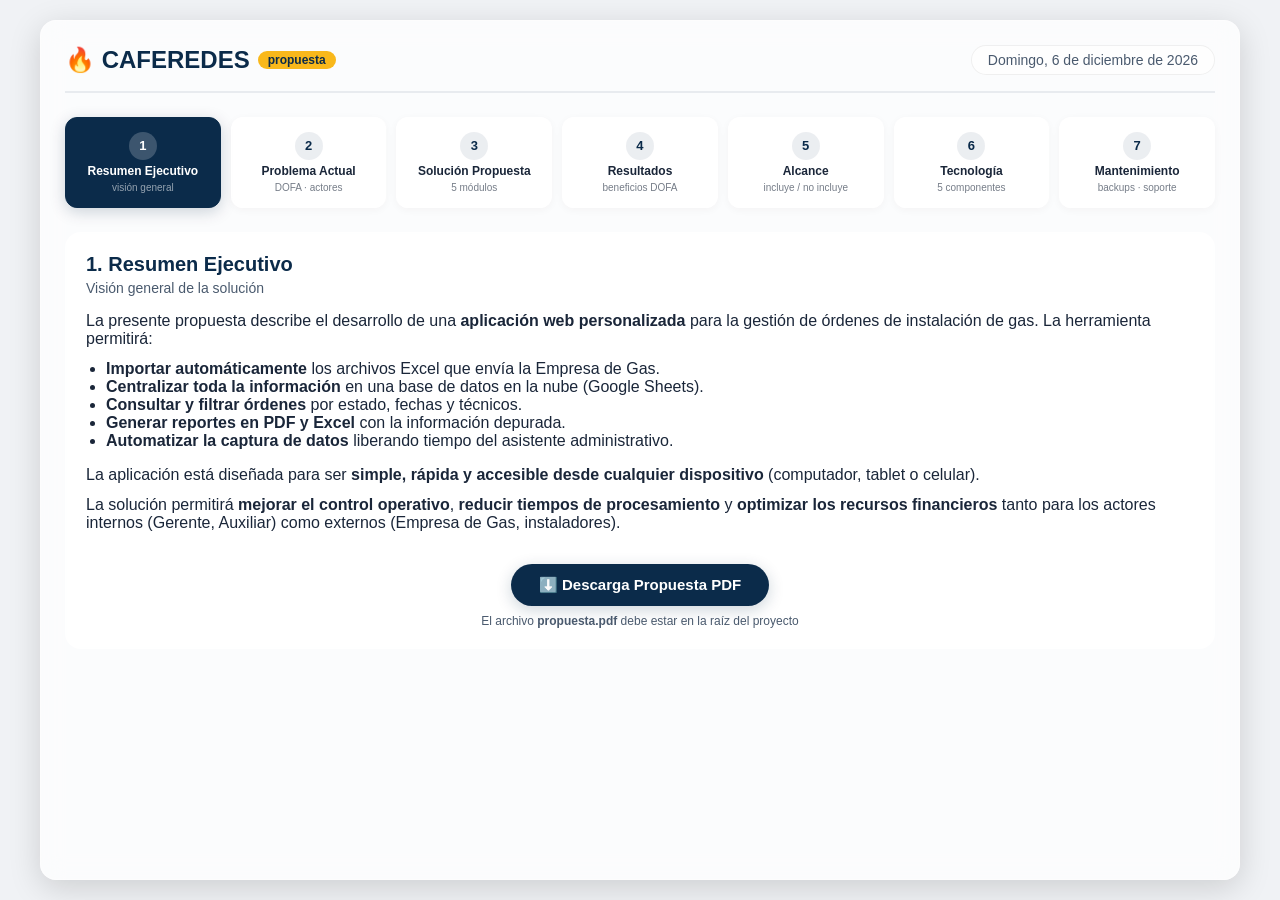
==== propuesta.html @ 23f9936f "Add files via upload" ====
<!DOCTYPE html>
<html lang="es">
<head>
    <meta charset="UTF-8" />
    <meta name="viewport" content="width=device-width, initial-scale=1.0, maximum-scale=1.5, user-scalable=yes" />
    <title>CAFEREDES · Propuesta Técnica</title>
    <style>
        /* ============================================================
           TOKENS DE DISEÑO
           ============================================================ */
        :root {
            --primary: #0b2b4a;
            --primary-light: #1a4a6e;
            --gold: #f9b81b;
            --gold-light: #fde047;
            --green: #16a34a;
            --green-light: #4ade80;
            --blue: #2563eb;
            --blue-light: #60a5fa;
            --red: #dc2626;
            --red-light: #f87171;
            --gray-bg: #f0f2f5;
            --glass-bg: rgba(255, 255, 255, 0.08);
            --glass-border: rgba(255, 255, 255, 0.12);
            --glass-blur: blur(12px);
            --radius: 16px;
            --shadow: 0 8px 32px rgba(0, 0, 0, 0.15);
            --transition: 0.3s cubic-bezier(0.4, 0, 0.2, 1);
        }

        * {
            margin: 0;
            padding: 0;
            box-sizing: border-box;
            font-family: -apple-system, BlinkMacSystemFont, "Segoe UI", Roboto, Helvetica, Arial, sans-serif;
        }

        body {
            background: var(--gray-bg);
            min-height: 100vh;
            display: flex;
            justify-content: center;
            padding: 20px;
            color: #1a2639;
        }

        /* ============================================================
           APP CONTAINER
           ============================================================ */
        .app {
            max-width: 1200px;
            width: 100%;
            background: rgba(255, 255, 255, 0.75);
            backdrop-filter: var(--glass-blur);
            -webkit-backdrop-filter: var(--glass-blur);
            border-radius: var(--radius);
            box-shadow: var(--shadow);
            padding: 24px;
            border: 1px solid rgba(255, 255, 255, 0.3);
            min-height: 90vh;
            transition: padding 0.3s ease;
        }

        /* ============================================================
           HEADER
           ============================================================ */
        .header {
            display: flex;
            justify-content: space-between;
            align-items: center;
            flex-wrap: wrap;
            gap: 12px;
            margin-bottom: 24px;
            padding-bottom: 16px;
            border-bottom: 2px solid rgba(11, 43, 74, 0.08);
        }

        .header .logo {
            font-size: 24px;
            font-weight: 700;
            color: var(--primary);
            display: flex;
            align-items: center;
            gap: 8px;
        }

        .header .logo span {
            background: var(--gold);
            padding: 2px 10px;
            border-radius: 20px;
            font-size: 12px;
            font-weight: 600;
            color: var(--primary);
        }

        .header .fecha {
            font-size: 14px;
            color: #4a5a6e;
            background: rgba(255, 255, 255, 0.6);
            padding: 6px 16px;
            border-radius: 30px;
            border: 1px solid rgba(0, 0, 0, 0.06);
        }

        /* ============================================================
           MENU PRINCIPAL (CARDS)
           ============================================================ */
        .menu-principal {
            display: grid;
            grid-template-columns: repeat(auto-fit, minmax(130px, 1fr));
            gap: 10px;
            margin-bottom: 24px;
        }

        .menu-card {
            background: rgba(255, 255, 255, 0.7);
            backdrop-filter: blur(4px);
            -webkit-backdrop-filter: blur(4px);
            border: 1px solid rgba(255, 255, 255, 0.3);
            border-radius: 12px;
            padding: 14px 10px;
            text-align: center;
            cursor: pointer;
            transition: all var(--transition);
            box-shadow: 0 2px 8px rgba(0, 0, 0, 0.04);
            position: relative;
            overflow: hidden;
        }

        .menu-card:hover {
            transform: translateY(-3px);
            box-shadow: 0 8px 24px rgba(11, 43, 74, 0.10);
            background: rgba(255, 255, 255, 0.9);
        }

        .menu-card.active {
            background: var(--primary);
            color: #fff;
            border-color: var(--primary);
            box-shadow: 0 4px 16px rgba(11, 43, 74, 0.20);
        }

        .menu-card.active .card-num {
            background: rgba(255, 255, 255, 0.2);
            color: #fff;
        }

        .menu-card .card-num {
            display: inline-block;
            background: rgba(11, 43, 74, 0.08);
            border-radius: 50%;
            width: 28px;
            height: 28px;
            line-height: 28px;
            font-size: 13px;
            font-weight: 700;
            color: var(--primary);
            margin-bottom: 4px;
            transition: all var(--transition);
        }

        .menu-card .card-label {
            font-size: 12px;
            font-weight: 600;
            line-height: 1.3;
            display: block;
        }

        .menu-card .card-sub {
            font-size: 10px;
            opacity: 0.6;
            display: block;
            margin-top: 2px;
        }

        .menu-card.active .card-sub {
            opacity: 0.8;
            color: rgba(255, 255, 255, 0.7);
        }

        /* ============================================================
           CONTENEDOR DE CAPÍTULO
           ============================================================ */
        .capitulo-container {
            background: rgba(255, 255, 255, 0.5);
            backdrop-filter: blur(4px);
            -webkit-backdrop-filter: blur(4px);
            border-radius: var(--radius);
            border: 1px solid rgba(255, 255, 255, 0.3);
            padding: 20px;
            min-height: 400px;
            transition: all var(--transition);
        }

        .capitulo-titulo {
            font-size: 20px;
            font-weight: 700;
            color: var(--primary);
            margin-bottom: 4px;
        }

        .capitulo-sub {
            font-size: 14px;
            color: #4a5a6e;
            margin-bottom: 16px;
        }

        /* ============================================================
           TABS (submenú)
           ============================================================ */
        .tabs {
            display: flex;
            flex-wrap: wrap;
            gap: 6px;
            margin-bottom: 16px;
            padding-bottom: 12px;
            border-bottom: 1px solid rgba(0, 0, 0, 0.06);
        }

        .tab-btn {
            background: transparent;
            border: none;
            padding: 6px 14px;
            border-radius: 20px;
            font-size: 12px;
            font-weight: 500;
            color: #4a5a6e;
            cursor: pointer;
            transition: all var(--transition);
            border: 1px solid transparent;
        }

        .tab-btn:hover {
            background: rgba(11, 43, 74, 0.06);
            color: var(--primary);
        }

        .tab-btn.active {
            background: var(--primary);
            color: #fff;
            border-color: var(--primary);
        }

        /* ============================================================
           CONTENIDO DE TABS
           ============================================================ */
        .tab-content {
            display: none;
            animation: fadeUp 0.4s ease;
        }

        .tab-content.active {
            display: block;
        }

        @keyframes fadeUp {
            from {
                opacity: 0;
                transform: translateY(12px);
            }
            to {
                opacity: 1;
                transform: translateY(0);
            }
        }

        /* ============================================================
           TABLAS INTERACTIVAS
           ============================================================ */
        .table-wrap {
            overflow-x: auto;
            margin: 12px 0;
        }

        table {
            width: 100%;
            border-collapse: collapse;
            font-size: 13px;
            background: rgba(255, 255, 255, 0.4);
            border-radius: 10px;
            overflow: hidden;
        }

        th {
            background: var(--primary);
            color: #fff;
            padding: 10px 14px;
            text-align: left;
            font-weight: 600;
            font-size: 11px;
            text-transform: uppercase;
            letter-spacing: 0.3px;
        }

        td {
            padding: 9px 14px;
            border-bottom: 1px solid rgba(0, 0, 0, 0.04);
            vertical-align: top;
        }

        tr:last-child td {
            border-bottom: none;
        }

        tr:hover td {
            background: rgba(11, 43, 74, 0.02);
        }

        .table-dofa td:first-child {
            font-weight: 600;
            background: rgba(11, 43, 74, 0.04);
            width: 30%;
        }

        .table-actores td:first-child {
            font-weight: 600;
            background: rgba(11, 43, 74, 0.04);
            width: 18%;
        }

        .table-resultados td:first-child {
            font-weight: 600;
            background: rgba(11, 43, 74, 0.04);
            width: 12%;
        }

        /* ============================================================
           BADGES
           ============================================================ */
        .badge {
            display: inline-block;
            padding: 2px 10px;
            border-radius: 20px;
            font-size: 11px;
            font-weight: 600;
        }

        .badge.verde {
            background: #dcfce7;
            color: #166534;
        }
        .badge.azul {
            background: #dbeafe;
            color: #1e40af;
        }
        .badge.amarillo {
            background: #fef3c7;
            color: #92400e;
        }
        .badge.rojo {
            background: #fee2e2;
            color: #991b1b;
        }
        .badge.gris {
            background: #eef2f6;
            color: #2d3a4b;
        }

        /* ============================================================
           BOTÓN DE DESCARGA
           ============================================================ */
        .btn-descarga {
            display: inline-flex;
            align-items: center;
            gap: 8px;
            background: var(--primary);
            color: #fff;
            border: none;
            padding: 12px 28px;
            border-radius: 40px;
            font-size: 15px;
            font-weight: 600;
            cursor: pointer;
            transition: all var(--transition);
            box-shadow: 0 4px 16px rgba(11, 43, 74, 0.20);
            margin-top: 12px;
        }

        .btn-descarga:hover {
            background: var(--primary-light);
            transform: translateY(-2px);
            box-shadow: 0 8px 28px rgba(11, 43, 74, 0.30);
        }

        /* ============================================================
           DASHBOARD INTERNO (estadísticas)
           ============================================================ */
        .stats-grid {
            display: grid;
            grid-template-columns: repeat(auto-fit, minmax(100px, 1fr));
            gap: 12px;
            margin: 16px 0;
        }

        .stat-card {
            background: rgba(255, 255, 255, 0.6);
            backdrop-filter: blur(4px);
            -webkit-backdrop-filter: blur(4px);
            border-radius: 10px;
            padding: 14px 12px;
            text-align: center;
            border: 1px solid rgba(255, 255, 255, 0.3);
            transition: all var(--transition);
        }

        .stat-card:hover {
            transform: translateY(-2px);
            box-shadow: 0 4px 12px rgba(0, 0, 0, 0.06);
        }

        .stat-card .num {
            font-size: 24px;
            font-weight: 700;
            color: var(--primary);
        }

        .stat-card .label {
            font-size: 11px;
            color: #4a5a6e;
            font-weight: 500;
            display: block;
            margin-top: 2px;
        }

        /* ============================================================
           GRÁFICO VECTORIAL (SVG animado)
           ============================================================ */
        .grafico-container {
            background: rgba(255, 255, 255, 0.4);
            border-radius: 12px;
            padding: 20px;
            margin: 16px 0;
            border: 1px solid rgba(255, 255, 255, 0.3);
            text-align: center;
        }

        .grafico-container svg {
            max-width: 100%;
            height: auto;
        }

        /* ============================================================
           ANIMACIONES CSS
           ============================================================ */
        .flow-animation {
            display: flex;
            justify-content: center;
            align-items: center;
            gap: 16px;
            flex-wrap: wrap;
            padding: 16px 0;
        }

        .flow-step {
            background: rgba(255, 255, 255, 0.6);
            border-radius: 10px;
            padding: 10px 16px;
            font-size: 12px;
            font-weight: 600;
            color: var(--primary);
            border: 1px solid rgba(255, 255, 255, 0.3);
            animation: pulse-flow 2.5s infinite ease-in-out;
            display: flex;
            align-items: center;
            gap: 6px;
        }

        .flow-step:nth-child(2) {
            animation-delay: 0.4s;
        }
        .flow-step:nth-child(3) {
            animation-delay: 0.8s;
        }
        .flow-step:nth-child(4) {
            animation-delay: 1.2s;
        }
        .flow-step:nth-child(5) {
            animation-delay: 1.6s;
        }

        @keyframes pulse-flow {
            0%,
            100% {
                transform: scale(1);
                opacity: 0.7;
            }
            50% {
                transform: scale(1.04);
                opacity: 1;
            }
        }

        .flow-arrow {
            font-size: 20px;
            color: var(--gold);
            animation: bounce-arrow 1.8s infinite;
        }

        @keyframes bounce-arrow {
            0%,
            100% {
                transform: translateX(0);
            }
            50% {
                transform: translateX(6px);
            }
        }

        /* ============================================================
           RESPONSIVE
           ============================================================ */
        @media (max-width: 768px) {
            body {
                padding: 12px;
            }

            .app {
                padding: 16px;
                min-height: 95vh;
            }

            .header .logo {
                font-size: 20px;
            }

            .header .fecha {
                font-size: 12px;
                padding: 4px 12px;
            }

            .menu-principal {
                grid-template-columns: repeat(auto-fit, minmax(100px, 1fr));
                gap: 6px;
            }

            .menu-card {
                padding: 10px 6px;
            }

            .menu-card .card-label {
                font-size: 10px;
            }

            .menu-card .card-num {
                width: 24px;
                height: 24px;
                line-height: 24px;
                font-size: 11px;
            }

            .capitulo-container {
                padding: 14px;
                min-height: 300px;
            }

            .capitulo-titulo {
                font-size: 17px;
            }

            .tab-btn {
                font-size: 11px;
                padding: 4px 10px;
            }

            table {
                font-size: 12px;
            }

            th,
            td {
                padding: 6px 10px;
            }

            .stats-grid {
                grid-template-columns: repeat(2, 1fr);
            }

            .flow-step {
                font-size: 10px;
                padding: 6px 12px;
            }

            .flow-arrow {
                font-size: 16px;
            }

            .btn-descarga {
                padding: 10px 20px;
                font-size: 13px;
                width: 100%;
                justify-content: center;
            }

            .grafico-container {
                padding: 12px;
            }
        }

        @media (max-width: 480px) {
            .menu-principal {
                grid-template-columns: repeat(3, 1fr);
            }

            .menu-card .card-sub {
                display: none;
            }

            .stats-grid {
                grid-template-columns: 1fr 1fr;
            }

            .flow-animation {
                flex-direction: column;
                gap: 8px;
            }

            .flow-arrow {
                transform: rotate(90deg);
            }

            .flow-arrow {
                animation: bounce-down 1.8s infinite;
            }

            @keyframes bounce-down {
                0%,
                100% {
                    transform: rotate(90deg) translateY(0);
                }
                50% {
                    transform: rotate(90deg) translateY(4px);
                }
            }
        }

        @media (orientation: landscape) and (max-height: 500px) {
            .app {
                padding: 12px;
                min-height: auto;
            }

            .menu-principal {
                grid-template-columns: repeat(auto-fit, minmax(90px, 1fr));
            }

            .menu-card {
                padding: 6px 8px;
            }

            .capitulo-container {
                min-height: 200px;
                padding: 12px;
            }

            .header .logo {
                font-size: 18px;
            }

            .stats-grid {
                grid-template-columns: repeat(4, 1fr);
            }
        }

        @media print {
            .app {
                box-shadow: none;
                background: white;
                backdrop-filter: none;
                padding: 20px;
            }
            .menu-principal {
                display: none;
            }
            .btn-descarga {
                display: none;
            }
            body {
                background: white;
                padding: 0;
            }
            .capitulo-container {
                background: white;
                backdrop-filter: none;
                border: 1px solid #ddd;
            }
            .grafico-container {
                background: #f8faff;
            }
        }

        /* ============================================================
           UTILITIES
           ============================================================ */
        .text-muted {
            color: #4a5a6e;
            font-size: 13px;
        }

        .mt-2 {
            margin-top: 12px;
        }
        .mb-1 {
            margin-bottom: 8px;
        }
        .flex-center {
            display: flex;
            justify-content: center;
            align-items: center;
        }
        .gap-2 {
            gap: 8px;
        }
        .w-full {
            width: 100%;
        }
        .text-center {
            text-align: center;
        }
        .hidden {
            display: none !important;
        }
        .tag {
            display: inline-block;
            padding: 2px 8px;
            border-radius: 6px;
            font-size: 10px;
            font-weight: 600;
            background: #eef2f6;
            color: #2d3a4b;
        }
    </style>
</head>
<body>

    <div class="app" id="app">

        <!-- ============================================================
        HEADER
        ============================================================ -->
        <header class="header">
            <div class="logo">
                🔥 CAFEREDES
                <span>propuesta</span>
            </div>
            <div class="fecha" id="fechaActual">Viernes 19 de junio de 2026</div>
        </header>

        <!-- ============================================================
        MENÚ PRINCIPAL (7 CARDS)
        ============================================================ -->
        <nav class="menu-principal" id="menuPrincipal">
            <div class="menu-card active" data-capitulo="1">
                <span class="card-num">1</span>
                <span class="card-label">Resumen Ejecutivo</span>
                <span class="card-sub">visión general</span>
            </div>
            <div class="menu-card" data-capitulo="2">
                <span class="card-num">2</span>
                <span class="card-label">Problema Actual</span>
                <span class="card-sub">DOFA · actores</span>
            </div>
            <div class="menu-card" data-capitulo="3">
                <span class="card-num">3</span>
                <span class="card-label">Solución Propuesta</span>
                <span class="card-sub">5 módulos</span>
            </div>
            <div class="menu-card" data-capitulo="4">
                <span class="card-num">4</span>
                <span class="card-label">Resultados</span>
                <span class="card-sub">beneficios DOFA</span>
            </div>
            <div class="menu-card" data-capitulo="5">
                <span class="card-num">5</span>
                <span class="card-label">Alcance</span>
                <span class="card-sub">incluye / no incluye</span>
            </div>
            <div class="menu-card" data-capitulo="6">
                <span class="card-num">6</span>
                <span class="card-label">Tecnología</span>
                <span class="card-sub">5 componentes</span>
            </div>
            <div class="menu-card" data-capitulo="7">
                <span class="card-num">7</span>
                <span class="card-label">Mantenimiento</span>
                <span class="card-sub">backups · soporte</span>
            </div>
        </nav>

        <!-- ============================================================
        CONTENEDOR DE CAPÍTULO
        ============================================================ -->
        <section class="capitulo-container" id="capituloContainer">
            <!-- El contenido se renderiza dinámicamente con JS -->
        </section>

    </div>

    <!-- ============================================================
    SCRIPT
    ============================================================ -->
    <script>
        // ============================================================
        //  DATA DE LA PROPUESTA (fuente de la verdad)
        // ============================================================

        const DATA = {
            // Capítulo 1: Resumen Ejecutivo
            1: {
                titulo: '1. Resumen Ejecutivo',
                subtitulo: 'Visión general de la solución',
                tabs: [],
                contenido: function() {
                    return `
                        <p style="margin-bottom:12px;">
                            La presente propuesta describe el desarrollo de una <strong>aplicación web personalizada</strong>
                            para la gestión de órdenes de instalación de gas. La herramienta permitirá:
                        </p>
                        <ul style="padding-left:20px; margin-bottom:16px; list-style:disc;">
                            <li><strong>Importar automáticamente</strong> los archivos Excel que envía la Empresa de Gas.</li>
                            <li><strong>Centralizar toda la información</strong> en una base de datos en la nube (Google Sheets).</li>
                            <li><strong>Consultar y filtrar órdenes</strong> por estado, fechas y técnicos.</li>
                            <li><strong>Generar reportes en PDF y Excel</strong> con la información depurada.</li>
                            <li><strong>Automatizar la captura de datos</strong> liberando tiempo del asistente administrativo.</li>
                        </ul>
                        <p style="margin-bottom:12px;">
                            La aplicación está diseñada para ser <strong>simple, rápida y accesible desde cualquier dispositivo</strong>
                            (computador, tablet o celular).
                        </p>
                        <p>
                            La solución permitirá <strong>mejorar el control operativo</strong>, <strong>reducir tiempos de procesamiento</strong>
                            y <strong>optimizar los recursos financieros</strong> tanto para los actores internos (Gerente, Auxiliar)
                            como externos (Empresa de Gas, instaladores).
                        </p>
                        <div style="margin-top:20px; text-align:center;">
                            <button class="btn-descarga" onclick="descargarPropuesta()">
                                ⬇️ Descarga Propuesta PDF
                            </button>
                            <p style="font-size:12px; color:#4a5a6e; margin-top:8px;">
                                El archivo <strong>propuesta.pdf</strong> debe estar en la raíz del proyecto
                            </p>
                        </div>
                    `;
                }
            },

            // Capítulo 2: Problema Actual
            2: {
                titulo: '2. Problema Actual',
                subtitulo: 'Diagnóstico de la situación actual',
                tabs: [
                    { id: 'dofa', label: '2.1 DOFA' },
                    { id: 'actores', label: '2.2 Actores' },
                    { id: 'resumen', label: '2.3 Resumen' }
                ],
                contenido: function(tabId) {
                    const contenidos = {
                        dofa: `
                            <div class="stats-grid" style="grid-template-columns:repeat(2,1fr);">
                                <div style="background:rgba(220,38,38,0.04); border-radius:10px; padding:12px; border-left:3px solid var(--red);">
                                    <h4 style="color:var(--red); font-size:14px;">DEBILIDADES</h4>
                                    <ul style="font-size:12px; padding-left:16px; list-style:disc; color:#4a5a6e;">
                                        <li>⏱️ Proceso manual de limpieza de Excel (2-3 horas por archivo)</li>
                                        <li>🐛 Errores humanos frecuentes (duplicados, datos mal ingresados)</li>
                                        <li>📊 Reportes de nómina manuales (propensos a errores)</li>
                                        <li>💾 Información dispersa en múltiples archivos Excel</li>
                                        <li>🔒 Sin trazabilidad ni auditoría de cambios</li>
                                    </ul>
                                </div>
                                <div style="background:rgba(220,38,38,0.04); border-radius:10px; padding:12px; border-left:3px solid var(--red);">
                                    <h4 style="color:var(--red); font-size:14px;">AMENAZAS</h4>
                                    <ul style="font-size:12px; padding-left:16px; list-style:disc; color:#4a5a6e;">
                                        <li>📄 Riesgo de pérdida de información por falta de respaldos</li>
                                        <li>🚫 Dependencia de un solo colaborador</li>
                                        <li>⏳ Tiempos de respuesta lentos ante consultas de la EG</li>
                                        <li>💰 Costo de oportunidad por tareas repetitivas</li>
                                        <li>📉 Riesgo de insatisfacción de la EG por demoras</li>
                                    </ul>
                                </div>
                                <div style="background:rgba(22,163,74,0.04); border-radius:10px; padding:12px; border-left:3px solid var(--green);">
                                    <h4 style="color:var(--green); font-size:14px;">FORTALEZAS</h4>
                                    <ul style="font-size:12px; padding-left:16px; list-style:disc; color:#4a5a6e;">
                                        <li>👤 Equipo con conocimiento del negocio</li>
                                        <li>📋 Proceso definido (aunque manual)</li>
                                        <li>✅ El asistente ya tiene experiencia en el proceso</li>
                                        <li>📊 La información está estructurada</li>
                                    </ul>
                                </div>
                                <div style="background:rgba(22,163,74,0.04); border-radius:10px; padding:12px; border-left:3px solid var(--green);">
                                    <h4 style="color:var(--green); font-size:14px;">OPORTUNIDADES</h4>
                                    <ul style="font-size:12px; padding-left:16px; list-style:disc; color:#4a5a6e;">
                                        <li>📥 El Excel de la EG siempre tiene el mismo formato (automatizable)</li>
                                        <li>☁️ Google Sheets como repositorio central en la nube</li>
                                        <li>🤖 Automatización que libera tiempo para tareas de mayor valor</li>
                                        <li>📈 Posibilidad de escalar a nómina y cuentas por pagar</li>
                                    </ul>
                                </div>
                            </div>
                            <div class="grafico-container">
                                <svg viewBox="0 0 400 120" style="max-width:100%;">
                                    <rect x="20" y="80" width="40" height="30" fill="#dc2626" rx="4" opacity="0.7">
                                        <animate attributeName="height" from="30" to="30" dur="0s" />
                                    </rect>
                                    <rect x="80" y="60" width="40" height="50" fill="#dc2626" rx="4" opacity="0.8">
                                        <animate attributeName="height" from="50" to="50" dur="0s" />
                                    </rect>
                                    <rect x="140" y="70" width="40" height="40" fill="#f9b81b" rx="4" opacity="0.8">
                                        <animate attributeName="height" from="40" to="40" dur="0s" />
                                    </rect>
                                    <rect x="200" y="50" width="40" height="60" fill="#16a34a" rx="4" opacity="0.7">
                                        <animate attributeName="height" from="60" to="60" dur="0s" />
                                    </rect>
                                    <rect x="260" y="40" width="40" height="70" fill="#16a34a" rx="4" opacity="0.9">
                                        <animate attributeName="height" from="70" to="70" dur="0s" />
                                    </rect>
                                    <rect x="320" y="30" width="40" height="80" fill="#2563eb" rx="4" opacity="0.8">
                                        <animate attributeName="height" from="80" to="80" dur="0s" />
                                    </rect>
                                    <text x="20" y="110" font-size="8" fill="#4a5a6e" text-anchor="middle">Debilidades</text>
                                    <text x="80" y="110" font-size="8" fill="#4a5a6e" text-anchor="middle">Amenazas</text>
                                    <text x="140" y="110" font-size="8" fill="#4a5a6e" text-anchor="middle">Fortalezas</text>
                                    <text x="200" y="110" font-size="8" fill="#4a5a6e" text-anchor="middle">Oportunidades</text>
                                    <text x="260" y="110" font-size="8" fill="#4a5a6e" text-anchor="middle">Oportunidades</text>
                                    <text x="320" y="110" font-size="8" fill="#4a5a6e" text-anchor="middle">Oportunidades</text>
                                    <text x="40" y="20" font-size="9" fill="#1a2639" text-anchor="middle" font-weight="600">Diagnóstico DOFA</text>
                                </svg>
                            </div>
                        `,
                        actores: `
                            <div class="table-wrap">
                                <table class="table-actores">
                                    <thead>
                                        <tr><th>Actor</th><th>Problema actual</th><th>Cómo lo resuelve la app</th></tr>
                                    </thead>
                                    <tbody>
                                        <tr>
                                            <td><strong>Gerente CAFEREDES</strong></td>
                                            <td>Sin visibilidad en tiempo real. Toma decisiones con datos desactualizados.</td>
                                            <td>Dashboard con estadísticas en tiempo real. Filtros y reportes automáticos.</td>
                                        </tr>
                                        <tr>
                                            <td><strong>Auxiliar Administrativo</strong></td>
                                            <td>Alta inversión de tiempo limpiando Excel y capturando datos. Riesgo de errores.</td>
                                            <td>Importación automática. Limpieza de columnas. Validación de duplicados.</td>
                                        </tr>
                                        <tr>
                                            <td><strong>Instaladores</strong></td>
                                            <td>Riesgo de retrasos en pago por demoras en cálculo de cuentas por pagar.</td>
                                            <td>Cálculo automático de nómina. Generación rápida de cuentas por pagar.</td>
                                        </tr>
                                        <tr>
                                            <td><strong>Empresa de Gas</strong></td>
                                            <td>Riesgo de reportes tardíos. Información poco estructurada.</td>
                                            <td>Reportes en PDF y Excel con formato estandarizado. Entrega rápida.</td>
                                        </tr>
                                    </tbody>
                                </table>
                            </div>
                            <div class="flow-animation">
                                <div class="flow-step">📄 Excel EG</div>
                                <span class="flow-arrow">➜</span>
                                <div class="flow-step">🧹 Limpieza</div>
                                <span class="flow-arrow">➜</span>
                                <div class="flow-step">☁️ Google Sheets</div>
                                <span class="flow-arrow">➜</span>
                                <div class="flow-step">📊 Reportes</div>
                                <span class="flow-arrow">➜</span>
                                <div class="flow-step">✅ Entregas</div>
                            </div>
                        `,
                        resumen: `
                            <div class="table-wrap">
                                <table>
                                    <thead>
                                        <tr><th>Dimensión</th><th>Problema</th><th>Impacto</th></tr>
                                    </thead>
                                    <tbody>
                                        <tr>
                                            <td><strong>Control</strong></td>
                                            <td>Sin trazabilidad ni visibilidad en tiempo real</td>
                                            <td>Decisiones basadas en datos desactualizados</td>
                                        </tr>
                                        <tr>
                                            <td><strong>Tiempo</strong></td>
                                            <td>Alta inversión de tiempo en limpieza y captura</td>
                                            <td>Costo de oportunidad, retrasos en reportes</td>
                                        </tr>
                                        <tr>
                                            <td><strong>Dinero</strong></td>
                                            <td>Errores en nómina, retrasos en pagos</td>
                                            <td>Insatisfacción, costos administrativos</td>
                                        </tr>
                                    </tbody>
                                </table>
                            </div>
                            <div class="stats-grid">
                                <div class="stat-card"><span class="num">2-3h</span><span class="label">por archivo</span></div>
                                <div class="stat-card"><span class="num">80%</span><span class="label">reducción potencial</span></div>
                                <div class="stat-card"><span class="num">100%</span><span class="label">trazabilidad</span></div>
                            </div>
                        `
                    };
                    return contenidos[tabId] || contenidos.dofa;
                }
            },

            // Capítulo 3: Solución Propuesta
            3: {
                titulo: '3. Solución Propuesta',
                subtitulo: '5 módulos funcionales',
                tabs: [
                    { id: 'importacion', label: '3.1 Importación' },
                    { id: 'consultas', label: '3.2 Consultas' },
                    { id: 'reportes', label: '3.3 Reportes' },
                    { id: 'nube', label: '3.4 Nube' },
                    { id: 'offline', label: '3.5 Offline' }
                ],
                contenido: function(tabId) {
                    const contenidos = {
                        importacion: `
                            <div style="display:grid; grid-template-columns:1fr 1fr; gap:16px;">
                                <div>
                                    <h4 style="font-size:14px; color:var(--primary);">📥 Importación automática</h4>
                                    <ul style="font-size:13px; padding-left:18px; list-style:disc; color:#4a5a6e;">
                                        <li>El asistente <strong>sube el archivo</strong> que envía la Empresa de Gas.</li>
                                        <li>La aplicación <strong>limpia automáticamente</strong> las columnas innecesarias.</li>
                                        <li>La aplicación <strong>valida</strong> que no haya registros duplicados.</li>
                                        <li>La información se guarda directamente en la <strong>nube (Google Sheets)</strong>.</li>
                                    </ul>
                                </div>
                                <div style="background:rgba(11,43,74,0.04); border-radius:10px; padding:16px; border:1px solid rgba(11,43,74,0.06);">
                                    <h4 style="font-size:14px; color:var(--primary);">📊 Beneficio clave</h4>
                                    <p style="font-size:13px; color:#4a5a6e;">Reducción de <strong>2-3 horas</strong> por archivo en limpieza manual.</p>
                                    <div style="margin-top:8px; background:var(--green); height:6px; border-radius:4px; width:80%;">
                                        <div style="background:var(--gold); height:6px; border-radius:4px; width:80%;"></div>
                                    </div>
                                </div>
                            </div>
                        `,
                        consultas: `
                            <div>
                                <h4 style="font-size:14px; color:var(--primary);">🔍 Consultas y filtros</h4>
                                <p style="font-size:13px; color:#4a5a6e; margin:8px 0;">Desde la aplicación se podrá:</p>
                                <ul style="font-size:13px; padding-left:18px; list-style:disc; color:#4a5a6e;">
                                    <li><strong>Filtrar órdenes por estado</strong> (Generadas, Intervenidas, Revisadas).</li>
                                    <li><strong>Filtrar por fechas</strong> (semana, mes, período personalizado).</li>
                                    <li><strong>Filtrar por técnico</strong> asignado.</li>
                                    <li><strong>Buscar por orden, dirección o cliente</strong>.</li>
                                </ul>
                                <div class="stats-grid" style="grid-template-columns:repeat(4,1fr); margin-top:12px;">
                                    <div class="stat-card"><span class="num">📌</span><span class="label">Por estado</span></div>
                                    <div class="stat-card"><span class="num">📅</span><span class="label">Por fecha</span></div>
                                    <div class="stat-card"><span class="num">👤</span><span class="label">Por técnico</span></div>
                                    <div class="stat-card"><span class="num">🔎</span><span class="label">Búsqueda</span></div>
                                </div>
                            </div>
                        `,
                        reportes: `
                            <div>
                                <h4 style="font-size:14px; color:var(--primary);">📊 Reportes automáticos</h4>
                                <ul style="font-size:13px; padding-left:18px; list-style:disc; color:#4a5a6e;">
                                    <li><strong>Exportar a Excel</strong> con el formato personalizado de CAFEREDES.</li>
                                    <li><strong>Exportar a PDF</strong> para enviar a la Empresa de Gas.</li>
                                    <li><strong>Cuentas por pagar</strong>: cálculo automático de lo que se debe pagar a cada instalador.</li>
                                </ul>
                                <div class="flow-animation" style="padding:12px 0;">
                                    <div class="flow-step">📄 Datos</div>
                                    <span class="flow-arrow">➜</span>
                                    <div class="flow-step">📊 Excel</div>
                                    <span class="flow-arrow">➜</span>
                                    <div class="flow-step">📋 PDF</div>
                                    <span class="flow-arrow">➜</span>
                                    <div class="flow-step">💰 Nómina</div>
                                </div>
                            </div>
                        `,
                        nube: `
                            <div>
                                <h4 style="font-size:14px; color:var(--primary);">☁️ Almacenamiento en la nube</h4>
                                <ul style="font-size:13px; padding-left:18px; list-style:disc; color:#4a5a6e;">
                                    <li><strong>Google Sheets</strong> actuará como repositorio central.</li>
                                    <li>Toda la información estará <strong>respaldada en la nube</strong>.</li>
                                    <li>Acceso desde <strong>cualquier dispositivo</strong> con conexión a internet.</li>
                                    <li><strong>Sincronización automática</strong>: cuando un dispositivo se conecta, descarga los datos nuevos.</li>
                                </ul>
                                <div class="grafico-container" style="margin-top:12px;">
                                    <svg viewBox="0 0 400 80" style="max-width:100%;">
                                        <rect x="20" y="20" width="60" height="40" fill="#0b2b4a" rx="6" opacity="0.8"/>
                                        <text x="50" y="45" font-size="10" fill="white" text-anchor="middle">App</text>
                                        <text x="50" y="75" font-size="8" fill="#4a5a6e" text-anchor="middle">LocalStorage</text>
                                        <line x1="80" y1="40" x2="150" y2="40" stroke="#f9b81b" stroke-width="2" stroke-dasharray="4,4"/>
                                        <text x="115" y="30" font-size="8" fill="#f9b81b" text-anchor="middle">⟳ sincro</text>
                                        <rect x="150" y="10" width="80" height="50" fill="#2563eb" rx="6" opacity="0.8"/>
                                        <text x="190" y="40" font-size="10" fill="white" text-anchor="middle">Google Sheets</text>
                                        <text x="190" y="70" font-size="8" fill="#4a5a6e" text-anchor="middle">☁️ Nube</text>
                                        <line x1="230" y1="35" x2="310" y2="35" stroke="#f9b81b" stroke-width="2" stroke-dasharray="4,4"/>
                                        <text x="270" y="25" font-size="8" fill="#f9b81b" text-anchor="middle">⟳ sincro</text>
                                        <rect x="310" y="10" width="70" height="50" fill="#16a34a" rx="6" opacity="0.8"/>
                                        <text x="345" y="40" font-size="10" fill="white" text-anchor="middle">Backup</text>
                                        <text x="345" y="70" font-size="8" fill="#4a5a6e" text-anchor="middle">🛡️ Drive</text>
                                    </svg>
                                </div>
                            </div>
                        `,
                        offline: `
                            <div>
                                <h4 style="font-size:14px; color:var(--primary);">📱 Offline (caché local)</h4>
                                <ul style="font-size:13px; padding-left:18px; list-style:disc; color:#4a5a6e;">
                                    <li>La aplicación guarda una <strong>copia local</strong> en el dispositivo.</li>
                                    <li>Las consultas y reportes funcionan <strong>sin conexión a internet</strong>.</li>
                                    <li>Al volver a conectarse, la app <strong>se sincroniza automáticamente</strong>.</li>
                                </ul>
                                <div class="stats-grid" style="grid-template-columns:repeat(3,1fr);">
                                    <div class="stat-card"><span class="num">📶</span><span class="label">Sin internet</span></div>
                                    <div class="stat-card"><span class="num">⚡</span><span class="label">Rápido</span></div>
                                    <div class="stat-card"><span class="num">🔄</span><span class="label">Sincro automática</span></div>
                                </div>
                            </div>
                        `
                    };
                    return contenidos[tabId] || contenidos.importacion;
                }
            },

            // Capítulo 4: Resultados
            4: {
                titulo: '4. Resultados de la Implementación',
                subtitulo: 'Beneficios correlacionados con la DOFA',
                tabs: [],
                contenido: function() {
                    return `
                        <div class="table-wrap">
                            <table class="table-resultados">
                                <thead>
                                    <tr><th>Dimensión</th><th>Problema (DOFA)</th><th>Solución con la app</th><th>Resultado esperado</th></tr>
                                </thead>
                                <tbody>
                                    <tr>
                                        <td><span class="badge amarillo">⏱️ Tiempo</span></td>
                                        <td>Debilidad: 2-3 horas por archivo en limpieza manual</td>
                                        <td>Importación automática + limpieza de columnas</td>
                                        <td><strong>Reducción del 80%</strong> del tiempo de procesamiento</td>
                                    </tr>
                                    <tr>
                                        <td><span class="badge azul">✅ Control</span></td>
                                        <td>Amenaza: Sin trazabilidad ni auditoría</td>
                                        <td>Sincronización automática con Google Sheets</td>
                                        <td><strong>Visibilidad en tiempo real</strong> de todas las órdenes</td>
                                    </tr>
                                    <tr>
                                        <td><span class="badge verde">💰 Dinero</span></td>
                                        <td>Oportunidad: Cálculo manual de nómina</td>
                                        <td>Módulo de cuentas por pagar automático</td>
                                        <td><strong>Ahorro financiero</strong>: pagos puntuales, sin errores</td>
                                    </tr>
                                    <tr>
                                        <td><span class="badge azul">🛡️ Protección</span></td>
                                        <td>Amenaza: Riesgo de pérdida de información</td>
                                        <td>Backups automáticos en Google Drive</td>
                                        <td><strong>Información protegida</strong> con respaldos semanales</td>
                                    </tr>
                                    <tr>
                                        <td><span class="badge verde">🤖 Productividad</span></td>
                                        <td>Debilidad: Dependencia de un solo colaborador</td>
                                        <td>App accesible desde cualquier dispositivo</td>
                                        <td><strong>Autonomía</strong>: cualquier persona puede consultar</td>
                                    </tr>
                                    <tr>
                                        <td><span class="badge amarillo">📊 Reportes</span></td>
                                        <td>Fortaleza: Proceso definido</td>
                                        <td>Generación automática de reportes PDF/Excel</td>
                                        <td><strong>Entregas rápidas</strong> a la Empresa de Gas</td>
                                    </tr>
                                    <tr>
                                        <td><span class="badge verde">👥 Satisfacción</span></td>
                                        <td>Oportunidad: Mejorar relación con EG</td>
                                        <td>Reportes estandarizados y oportunos</td>
                                        <td><strong>Mejora en la relación</strong> con la Empresa de Gas</td>
                                    </tr>
                                </tbody>
                            </table>
                        </div>
                        <div class="stats-grid">
                            <div class="stat-card"><span class="num">80%</span><span class="label">menos tiempo</span></div>
                            <div class="stat-card"><span class="num">100%</span><span class="label">trazabilidad</span></div>
                            <div class="stat-card"><span class="num">💰</span><span class="label">ahorro financiero</span></div>
                            <div class="stat-card"><span class="num">🛡️</span><span class="label">protección</span></div>
                        </div>
                    `;
                }
            },

            // Capítulo 5: Alcance
            5: {
                titulo: '5. Alcance del Proyecto',
                subtitulo: 'Qué incluye y qué no incluye',
                tabs: [
                    { id: 'incluye', label: '5.1 Incluye' },
                    { id: 'no_incluye', label: '5.2 No incluye' }
                ],
                contenido: function(tabId) {
                    const contenidos = {
                        incluye: `
                            <div class="table-wrap">
                                <table>
                                    <thead>
                                        <tr><th>Módulo</th><th>Descripción</th></tr>
                                    </thead>
                                    <tbody>
                                        <tr><td><strong>Importación de Excel</strong></td><td>Subir archivo Excel, limpieza automática, validación de duplicados</td></tr>
                                        <tr><td><strong>Dashboard</strong></td><td>Resumen de órdenes por estado, estadísticas visuales</td></tr>
                                        <tr><td><strong>Consulta de órdenes</strong></td><td>Filtros por estado, fechas, técnico, búsqueda por texto</td></tr>
                                        <tr><td><strong>Exportación Excel</strong></td><td>Generar archivo en el formato personalizado de CAFEREDES</td></tr>
                                        <tr><td><strong>Exportación PDF</strong></td><td>Generar reporte en PDF</td></tr>
                                        <tr><td><strong>Nómina / Cuentas por pagar</strong></td><td>Cálculo automático basado en órdenes completadas</td></tr>
                                        <tr><td><strong>Google Sheets</strong></td><td>Sincronización automática con la nube</td></tr>
                                        <tr><td><strong>Backups</strong></td><td>Copias de seguridad gestionadas por el proveedor</td></tr>
                                    </tbody>
                                </table>
                            </div>
                            <div class="grafico-container">
                                <svg viewBox="0 0 400 60" style="max-width:100%;">
                                    <rect x="10" y="10" width="50" height="30" fill="#0b2b4a" rx="4" opacity="0.7"/>
                                    <text x="35" y="30" font-size="8" fill="white" text-anchor="middle">Excel</text>
                                    <line x1="60" y1="25" x2="80" y2="25" stroke="#f9b81b" stroke-width="1.5"/>
                                    <rect x="80" y="10" width="50" height="30" fill="#2563eb" rx="4" opacity="0.8"/>
                                    <text x="105" y="30" font-size="8" fill="white" text-anchor="middle">Dashboard</text>
                                    <line x1="130" y1="25" x2="150" y2="25" stroke="#f9b81b" stroke-width="1.5"/>
                                    <rect x="150" y="10" width="50" height="30" fill="#16a34a" rx="4" opacity="0.7"/>
                                    <text x="175" y="30" font-size="8" fill="white" text-anchor="middle">Reportes</text>
                                    <line x1="200" y1="25" x2="220" y2="25" stroke="#f9b81b" stroke-width="1.5"/>
                                    <rect x="220" y="10" width="50" height="30" fill="#f9b81b" rx="4" opacity="0.8"/>
                                    <text x="245" y="30" font-size="8" fill="#0b2b4a" text-anchor="middle">Nómina</text>
                                    <line x1="270" y1="25" x2="290" y2="25" stroke="#f9b81b" stroke-width="1.5"/>
                                    <rect x="290" y="10" width="50" height="30" fill="#8b5cf6" rx="4" opacity="0.7"/>
                                    <text x="315" y="30" font-size="8" fill="white" text-anchor="middle">Nube</text>
                                    <line x1="340" y1="25" x2="360" y2="25" stroke="#f9b81b" stroke-width="1.5"/>
                                    <rect x="360" y="10" width="30" height="30" fill="#dc2626" rx="4" opacity="0.7"/>
                                    <text x="375" y="30" font-size="8" fill="white" text-anchor="middle">Backup</text>
                                </svg>
                            </div>
                        `,
                        no_incluye: `
                            <ul style="font-size:14px; padding-left:20px; list-style:disc; color:#4a5a6e;">
                                <li>Aplicación móvil nativa (será una app web responsiva)</li>
                                <li>Integración directa con el sistema contable de CAFEREDES</li>
                                <li>Gestión de inventario de materiales</li>
                            </ul>
                            <div style="margin-top:16px; padding:16px; background:rgba(220,38,38,0.04); border-radius:10px; border:1px solid rgba(220,38,38,0.08);">
                                <p style="font-size:13px; color:#4a5a6e;">
                                    <strong>Nota:</strong> Estos elementos están fuera del alcance de esta propuesta, pero pueden ser considerados en futuras fases.
                                </p>
                            </div>
                        `
                    };
                    return contenidos[tabId] || contenidos.incluye;
                }
            },

            // Capítulo 6: Tecnología
            6: {
                titulo: '6. Tecnología',
                subtitulo: '5 componentes tecnológicos',
                tabs: [],
                contenido: function() {
                    return `
                        <div class="table-wrap">
                            <table>
                                <thead>
                                    <tr><th style="width:10%;">#</th><th>Componente</th></tr>
                                </thead>
                                <tbody>
                                    <tr><td><strong>1</strong></td><td>Aplicación Web HTML / CSS / JS</td></tr>
                                    <tr><td><strong>2</strong></td><td>Datos en la nube con caché local</td></tr>
                                    <tr><td><strong>3</strong></td><td>Reportes Excel</td></tr>
                                    <tr><td><strong>4</strong></td><td>Reportes PDF</td></tr>
                                    <tr><td><strong>5</strong></td><td>Sistema de Backups</td></tr>
                                </tbody>
                            </table>
                        </div>
                        <div class="stats-grid" style="grid-template-columns:repeat(5,1fr);">
                            <div class="stat-card"><span class="num">🌐</span><span class="label">Web</span></div>
                            <div class="stat-card"><span class="num">☁️</span><span class="label">Nube</span></div>
                            <div class="stat-card"><span class="num">📊</span><span class="label">Excel</span></div>
                            <div class="stat-card"><span class="num">📋</span><span class="label">PDF</span></div>
                            <div class="stat-card"><span class="num">🛡️</span><span class="label">Backup</span></div>
                        </div>
                        <div class="grafico-container" style="padding:12px;">
                            <svg viewBox="0 0 400 60" style="max-width:100%;">
                                <circle cx="50" cy="30" r="20" fill="#0b2b4a" opacity="0.8"/>
                                <text x="50" y="35" font-size="10" fill="white" text-anchor="middle">HTML</text>
                                <circle cx="130" cy="30" r="20" fill="#2563eb" opacity="0.8"/>
                                <text x="130" y="35" font-size="10" fill="white" text-anchor="middle">CSS</text>
                                <circle cx="210" cy="30" r="20" fill="#f9b81b" opacity="0.8"/>
                                <text x="210" y="35" font-size="10" fill="#0b2b4a" text-anchor="middle">JS</text>
                                <circle cx="290" cy="30" r="20" fill="#16a34a" opacity="0.8"/>
                                <text x="290" y="35" font-size="10" fill="white" text-anchor="middle">API</text>
                                <circle cx="370" cy="30" r="20" fill="#8b5cf6" opacity="0.8"/>
                                <text x="370" y="35" font-size="10" fill="white" text-anchor="middle">Cloud</text>
                            </svg>
                        </div>
                    `;
                }
            },

            // Capítulo 7: Mantenimiento
            7: {
                titulo: '7. Mantenimiento y Soporte',
                subtitulo: 'Servicios post-implementación',
                tabs: [],
                contenido: function() {
                    return `
                        <div class="table-wrap">
                            <table>
                                <thead>
                                    <tr><th style="width:25%;">Servicio</th><th>Descripción</th></tr>
                                </thead>
                                <tbody>
                                    <tr>
                                        <td><strong>Backups</strong></td>
                                        <td>Copias de seguridad semanales de la base de datos</td>
                                    </tr>
                                    <tr>
                                        <td><strong>Soporte</strong></td>
                                        <td>Correo electrónico para dudas o incidentes</td>
                                    </tr>
                                </tbody>
                            </table>
                        </div>
                        <div class="stats-grid" style="grid-template-columns:repeat(2,1fr);">
                            <div class="stat-card" style="border-left:3px solid var(--green);">
                                <span class="num">🛡️</span>
                                <span class="label">Backups semanales</span>
                            </div>
                            <div class="stat-card" style="border-left:3px solid var(--blue);">
                                <span class="num">📧</span>
                                <span class="label">Soporte por correo</span>
                            </div>
                        </div>
                        <div style="margin-top:16px; padding:16px; background:rgba(11,43,74,0.04); border-radius:10px; text-align:center;">
                            <p style="font-size:13px; color:#4a5a6e;">
                                <strong>CAFEREDES</strong> · Aplicación de Gestión de Órdenes<br />
                                Propuesta técnica elaborada por <strong>Héctor Fabio Hoyos</strong> · Viernes 19 de junio de 2026
                            </p>
                        </div>
                    `;
                }
            }
        };

        // ============================================================
        //  FUNCIONES DE RENDERIZADO
        // ============================================================

        let capituloActual = 1;
        let tabActual = null;

        function renderCapitulo(numero) {
            const data = DATA[numero];
            if (!data) return;

            capituloActual = numero;
            const container = document.getElementById('capituloContainer');

            // Actualizar menú
            document.querySelectorAll('.menu-card').forEach(el => {
                el.classList.toggle('active', parseInt(el.dataset.capitulo) === numero);
            });

            // Construir tabs si existen
            let tabsHtml = '';
            let primerTab = null;

            if (data.tabs && data.tabs.length > 0) {
                primerTab = data.tabs[0].id;
                tabsHtml = `
                    <div class="tabs">
                        ${data.tabs.map(t => `
                            <button class="tab-btn ${t.id === primerTab ? 'active' : ''}" data-tab="${t.id}">
                                ${t.label}
                            </button>
                        `).join('')}
                    </div>
                `;
            }

            // Construir contenido de tabs
            let contenidoHtml = '';
            if (data.tabs && data.tabs.length > 0) {
                contenidoHtml = data.tabs.map(t => `
                    <div class="tab-content ${t.id === primerTab ? 'active' : ''}" data-tab="${t.id}">
                        ${data.contenido(t.id)}
                    </div>
                `).join('');
            } else {
                contenidoHtml = `<div class="tab-content active">${data.contenido()}</div>`;
            }

            container.innerHTML = `
                <div class="capitulo-titulo">${data.titulo}</div>
                <div class="capitulo-sub">${data.subtitulo}</div>
                ${tabsHtml}
                ${contenidoHtml}
            `;

            // Eventos de tabs
            container.querySelectorAll('.tab-btn').forEach(btn => {
                btn.addEventListener('click', function() {
                    const tabId = this.dataset.tab;
                    // Actualizar botones
                    container.querySelectorAll('.tab-btn').forEach(b => b.classList.remove('active'));
                    this.classList.add('active');
                    // Actualizar contenido
                    container.querySelectorAll('.tab-content').forEach(el => {
                        el.classList.toggle('active', el.dataset.tab === tabId);
                    });
                    tabActual = tabId;
                });
            });

            tabActual = primerTab;
        }

        // ============================================================
        //  DESCARGA DE PDF
        // ============================================================

        function descargarPropuesta() {
            // Crear un enlace para descargar el archivo propuesta.pdf
            const link = document.createElement('a');
            link.href = 'propuesta.pdf';
            link.download = 'Propuesta_CAFEREDES_2026-06-19.pdf';
            document.body.appendChild(link);
            link.click();
            document.body.removeChild(link);
        }

        // ============================================================
        //  INICIALIZACIÓN
        // ============================================================

        document.addEventListener('DOMContentLoaded', function() {
            // Fecha actual
            const hoy = new Date();
            const opciones = { weekday: 'long', year: 'numeric', month: 'long', day: 'numeric' };
            const fechaStr = hoy.toLocaleDateString('es-ES', opciones);
            document.getElementById('fechaActual').textContent = fechaStr.charAt(0).toUpperCase() + fechaStr.slice(1);

            // Eventos del menú principal
            document.querySelectorAll('.menu-card').forEach(card => {
                card.addEventListener('click', function() {
                    const num = parseInt(this.dataset.capitulo);
                    renderCapitulo(num);
                });
            });

            // Renderizar capítulo inicial (1)
            renderCapitulo(1);

            // Hacer visible la función de descarga globalmente
            window.descargarPropuesta = descargarPropuesta;
        });

        // ============================================================
        //  HACER FUNCIONES GLOBALES PARA EL HTML
        // ============================================================

        // Para que el botón de descarga en el HTML funcione
        window.descargarPropuesta = descargarPropuesta;
    </script>

</body>
</html>
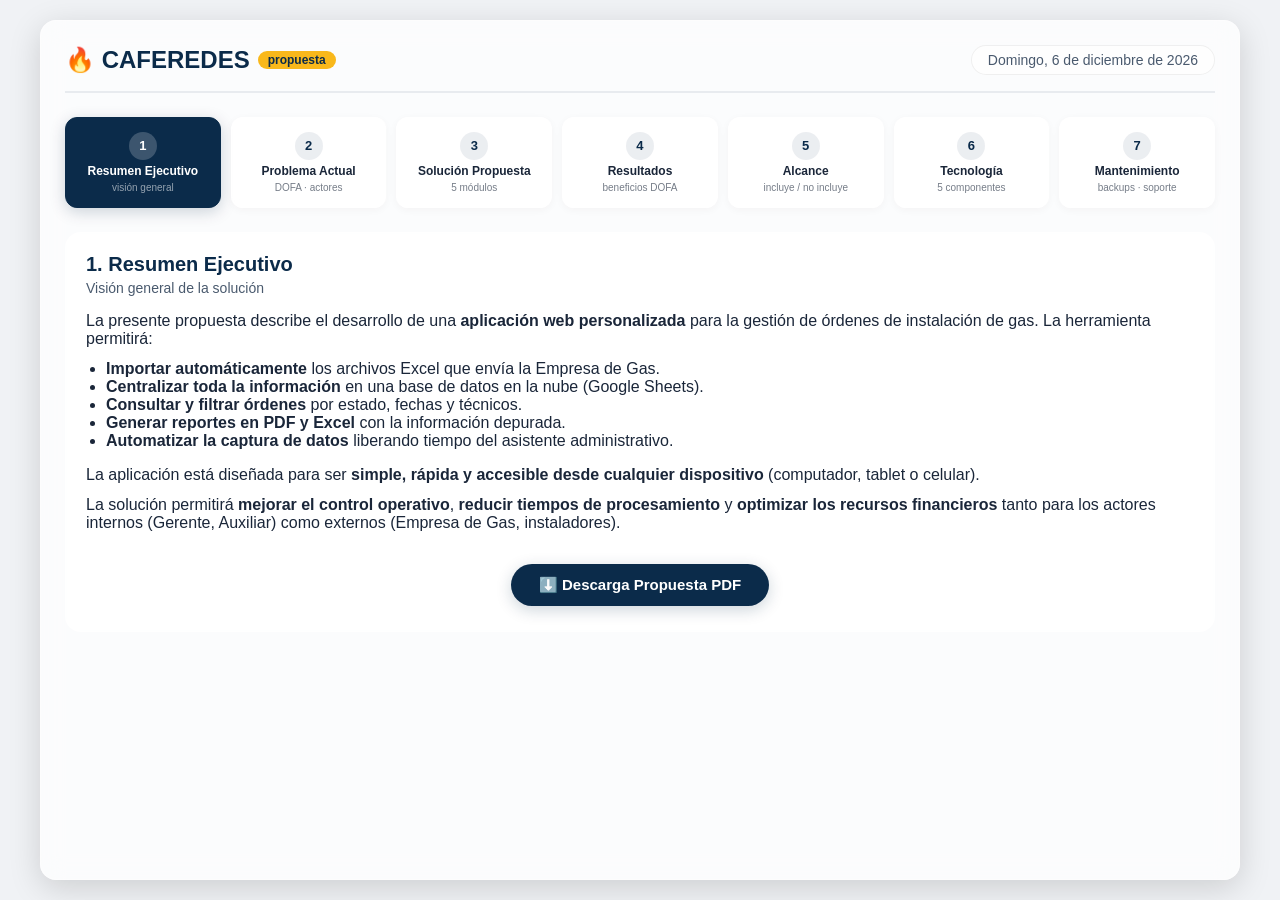
==== commit fbdb4be1: "Update propuesta.html" ====
--- a/propuesta.html
+++ b/propuesta.html
@@ -835,9 +835,7 @@
                             <button class="btn-descarga" onclick="descargarPropuesta()">
                                 ⬇️ Descarga Propuesta PDF
                             </button>
-                            <p style="font-size:12px; color:#4a5a6e; margin-top:8px;">
-                                El archivo <strong>propuesta.pdf</strong> debe estar en la raíz del proyecto
-                            </p>
+                          
                         </div>
                     `;
                 }
@@ -1469,4 +1467,4 @@
     </script>
 
 </body>
-</html>+</html>
